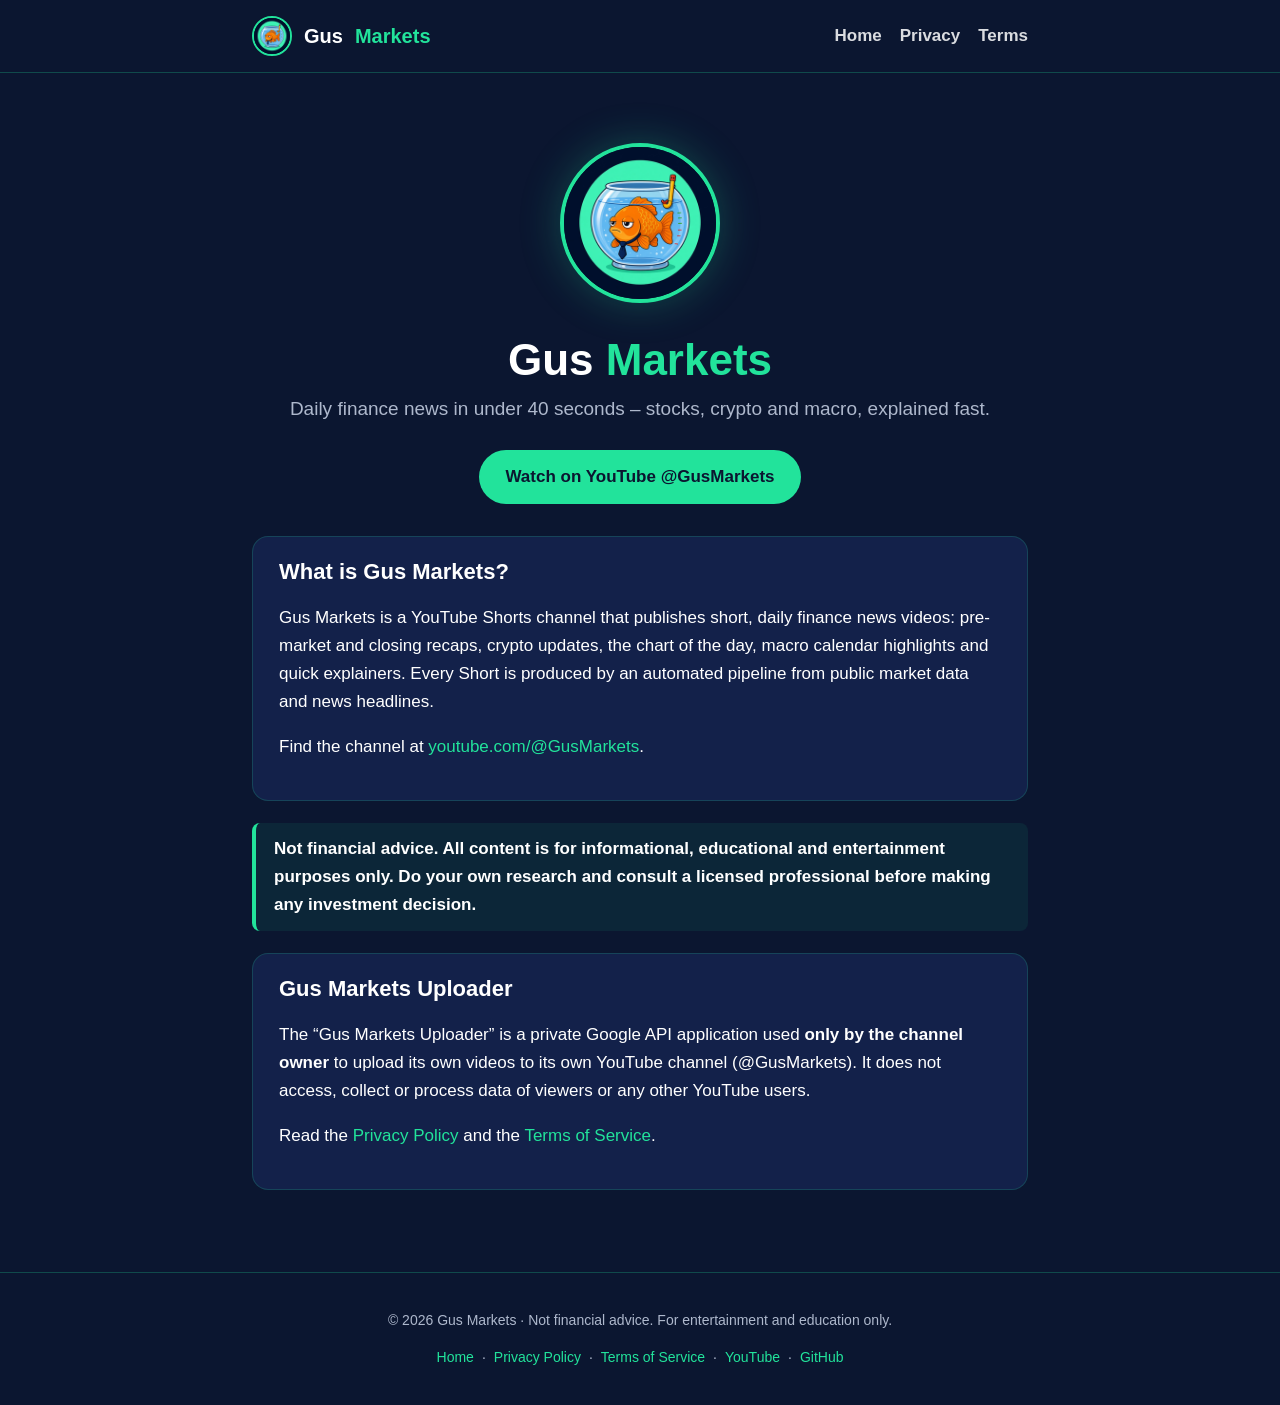
==== index.html @ 78475baf "Publish site (index, privacy, terms)" ====
<!doctype html>
<html lang="en">
<head>
<meta charset="utf-8">
<meta name="viewport" content="width=device-width, initial-scale=1">
<title>Gus Markets – Daily finance news Shorts</title>
<meta name="description" content="Gus Markets – daily finance news Shorts on YouTube. Not financial advice.">
<link rel="icon" type="image/png" href="avatar.png">
<link rel="stylesheet" href="style.css">
</head>
<body>
<header><div class="wrap"><nav>
<a class="brand" href="index.html"><img src="avatar.png" alt="Gus Markets avatar">Gus <span class="accent">Markets</span></a>
<div class="links"><a href="index.html">Home</a><a href="privacy.html">Privacy</a><a href="terms.html">Terms</a></div>
</nav></div></header>
<main><div class="wrap">
<section class="hero">
<img src="avatar.png" alt="Gus, the Gus Markets mascot">
<h1>Gus <span class="accent">Markets</span></h1>
<p class="tag">Daily finance news in under 40 seconds – stocks, crypto and macro, explained fast.</p>
<a class="btn" href="https://www.youtube.com/@GusMarkets">Watch on YouTube @GusMarkets</a>
</section>

<div class="card">
<h2>What is Gus Markets?</h2>
<p>Gus Markets is a YouTube Shorts channel that publishes short, daily finance news videos: pre-market and closing recaps, crypto updates, the chart of the day, macro calendar highlights and quick explainers. Every Short is produced by an automated pipeline from public market data and news headlines.</p>
<p>Find the channel at <a href="https://www.youtube.com/@GusMarkets">youtube.com/@GusMarkets</a>.</p>
</div>

<p class="nfa">Not financial advice. All content is for informational, educational and entertainment purposes only. Do your own research and consult a licensed professional before making any investment decision.</p>

<div class="card">
<h2>Gus Markets Uploader</h2>
<p>The “Gus Markets Uploader” is a private Google API application used <strong>only by the channel owner</strong> to upload its own videos to its own YouTube channel (@GusMarkets). It does not access, collect or process data of viewers or any other YouTube users.</p>
<p>Read the <a href="privacy.html">Privacy Policy</a> and the <a href="terms.html">Terms of Service</a>.</p>
</div>
</div></main>
<footer><div class="wrap">
<p>© 2026 Gus Markets · Not financial advice. For entertainment and education only.</p>
<p><a href="index.html">Home</a>·<a href="privacy.html">Privacy Policy</a>·<a href="terms.html">Terms of Service</a>·<a href="https://www.youtube.com/@GusMarkets">YouTube</a>·<a href="https://github.com/nathanaelyommarak-hub/gus-markets">GitHub</a></p>
</div></footer>
</body>
</html>
---- style.css ----
:root{--navy:#0B1630;--mint:#22E39B;--white:#FFFFFF;--muted:#AEB8CC;--card:#13214A}
*{box-sizing:border-box}
html,body{margin:0;padding:0}
body{background:var(--navy);color:var(--white);font-family:Inter,"Helvetica Neue",Arial,system-ui,-apple-system,"Segoe UI",Roboto,sans-serif;line-height:1.65;font-size:17px}
h1,h2,h3,.brand{font-family:Montserrat,Inter,"Helvetica Neue",Arial,system-ui,sans-serif;font-weight:800;line-height:1.2}
a{color:var(--mint);text-decoration:none}
a:hover{text-decoration:underline}
header{border-bottom:1px solid rgba(34,227,155,.25)}
.wrap{max-width:820px;margin:0 auto;padding:0 22px}
nav{display:flex;align-items:center;justify-content:space-between;padding:16px 0;gap:16px;flex-wrap:wrap}
.brand{display:flex;align-items:center;gap:12px;color:var(--white);font-size:20px}
.brand img{width:40px;height:40px;border-radius:50%;border:2px solid var(--mint)}
.links a{margin-left:18px;color:var(--white);opacity:.85;font-weight:600}
.links a:hover{color:var(--mint);opacity:1}
main{padding:40px 0 60px}
.hero{text-align:center;padding:30px 0 10px}
.hero img{width:160px;height:160px;border-radius:50%;border:4px solid var(--mint);box-shadow:0 0 40px rgba(34,227,155,.25)}
.hero h1{font-size:44px;margin:22px 0 6px}
.accent{color:var(--mint)}
.tag{color:var(--muted);font-size:19px;margin:0 0 26px}
.btn{display:inline-block;background:var(--mint);color:var(--navy);font-weight:800;padding:13px 26px;border-radius:999px;font-family:Montserrat,Inter,Arial,sans-serif}
.btn:hover{text-decoration:none;filter:brightness(1.08)}
.card{background:var(--card);border:1px solid rgba(34,227,155,.18);border-radius:16px;padding:22px 26px;margin:22px 0}
.card h2{margin-top:0;font-size:22px}
.nfa{border-left:4px solid var(--mint);padding:12px 18px;background:rgba(34,227,155,.08);border-radius:8px;font-weight:600}
h2{font-size:24px;margin-top:34px}
h2::before{content:"";display:inline-block;width:10px;height:10px;background:var(--mint);border-radius:2px;margin-right:10px;vertical-align:middle}
.card h2::before{display:none}
.meta{color:var(--muted)}
li{margin:6px 0}
footer{border-top:1px solid rgba(34,227,155,.25);padding:22px 0;color:var(--muted);font-size:14px;text-align:center}
footer a{margin:0 8px}
@media(max-width:560px){.hero h1{font-size:34px}.links a{margin-left:12px}}
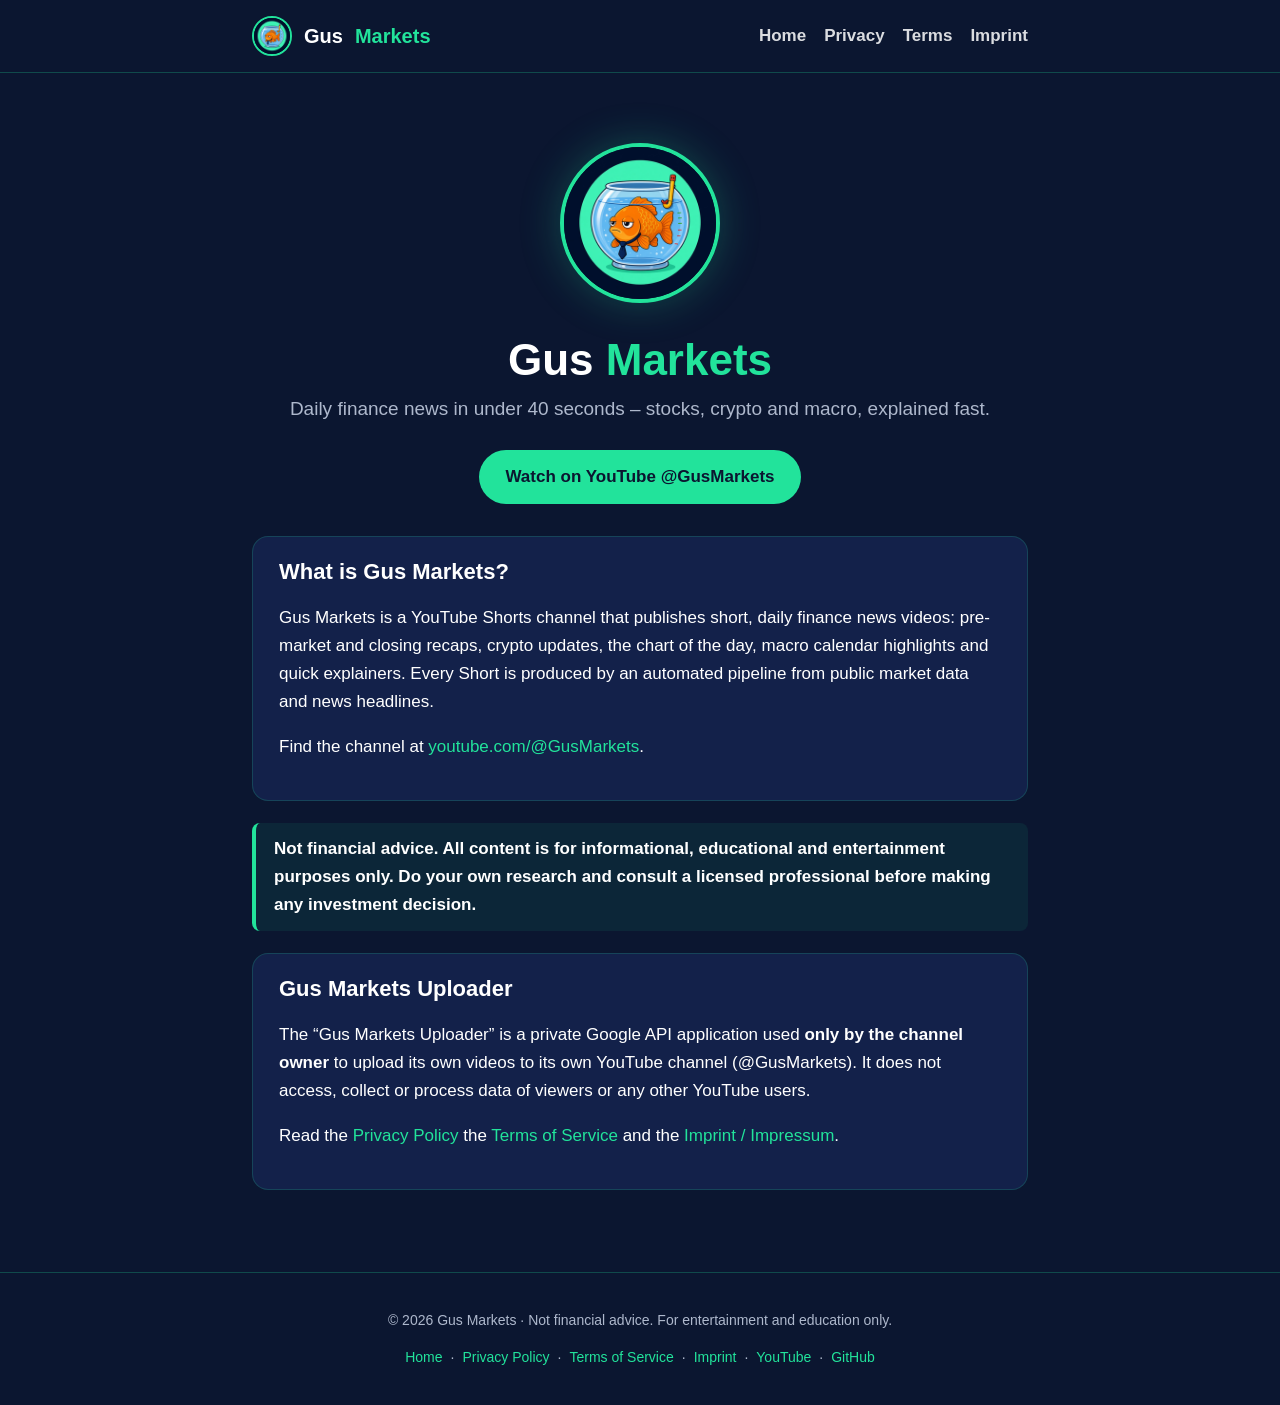
==== commit 4f1c0162: "Imprint page, updated privacy policy and contact" ====
--- a/index.html
+++ b/index.html
@@ -11,7 +11,7 @@
 <body>
 <header><div class="wrap"><nav>
 <a class="brand" href="index.html"><img src="avatar.png" alt="Gus Markets avatar">Gus <span class="accent">Markets</span></a>
-<div class="links"><a href="index.html">Home</a><a href="privacy.html">Privacy</a><a href="terms.html">Terms</a></div>
+<div class="links"><a href="index.html">Home</a><a href="privacy.html">Privacy</a><a href="terms.html">Terms</a><a href="imprint.html">Imprint</a></div>
 </nav></div></header>
 <main><div class="wrap">
 <section class="hero">
@@ -32,12 +32,12 @@
 <div class="card">
 <h2>Gus Markets Uploader</h2>
 <p>The “Gus Markets Uploader” is a private Google API application used <strong>only by the channel owner</strong> to upload its own videos to its own YouTube channel (@GusMarkets). It does not access, collect or process data of viewers or any other YouTube users.</p>
-<p>Read the <a href="privacy.html">Privacy Policy</a> and the <a href="terms.html">Terms of Service</a>.</p>
+<p>Read the <a href="privacy.html">Privacy Policy</a> the <a href="terms.html">Terms of Service</a> and the <a href="imprint.html">Imprint / Impressum</a>.</p>
 </div>
 </div></main>
 <footer><div class="wrap">
 <p>© 2026 Gus Markets · Not financial advice. For entertainment and education only.</p>
-<p><a href="index.html">Home</a>·<a href="privacy.html">Privacy Policy</a>·<a href="terms.html">Terms of Service</a>·<a href="https://www.youtube.com/@GusMarkets">YouTube</a>·<a href="https://github.com/nathanaelyommarak-hub/gus-markets">GitHub</a></p>
+<p><a href="index.html">Home</a>·<a href="privacy.html">Privacy Policy</a>·<a href="terms.html">Terms of Service</a>·<a href="imprint.html">Imprint</a>·<a href="https://www.youtube.com/@GusMarkets">YouTube</a>·<a href="https://github.com/nathanaelyommarak-hub/gus-markets">GitHub</a></p>
 </div></footer>
 </body>
 </html>
